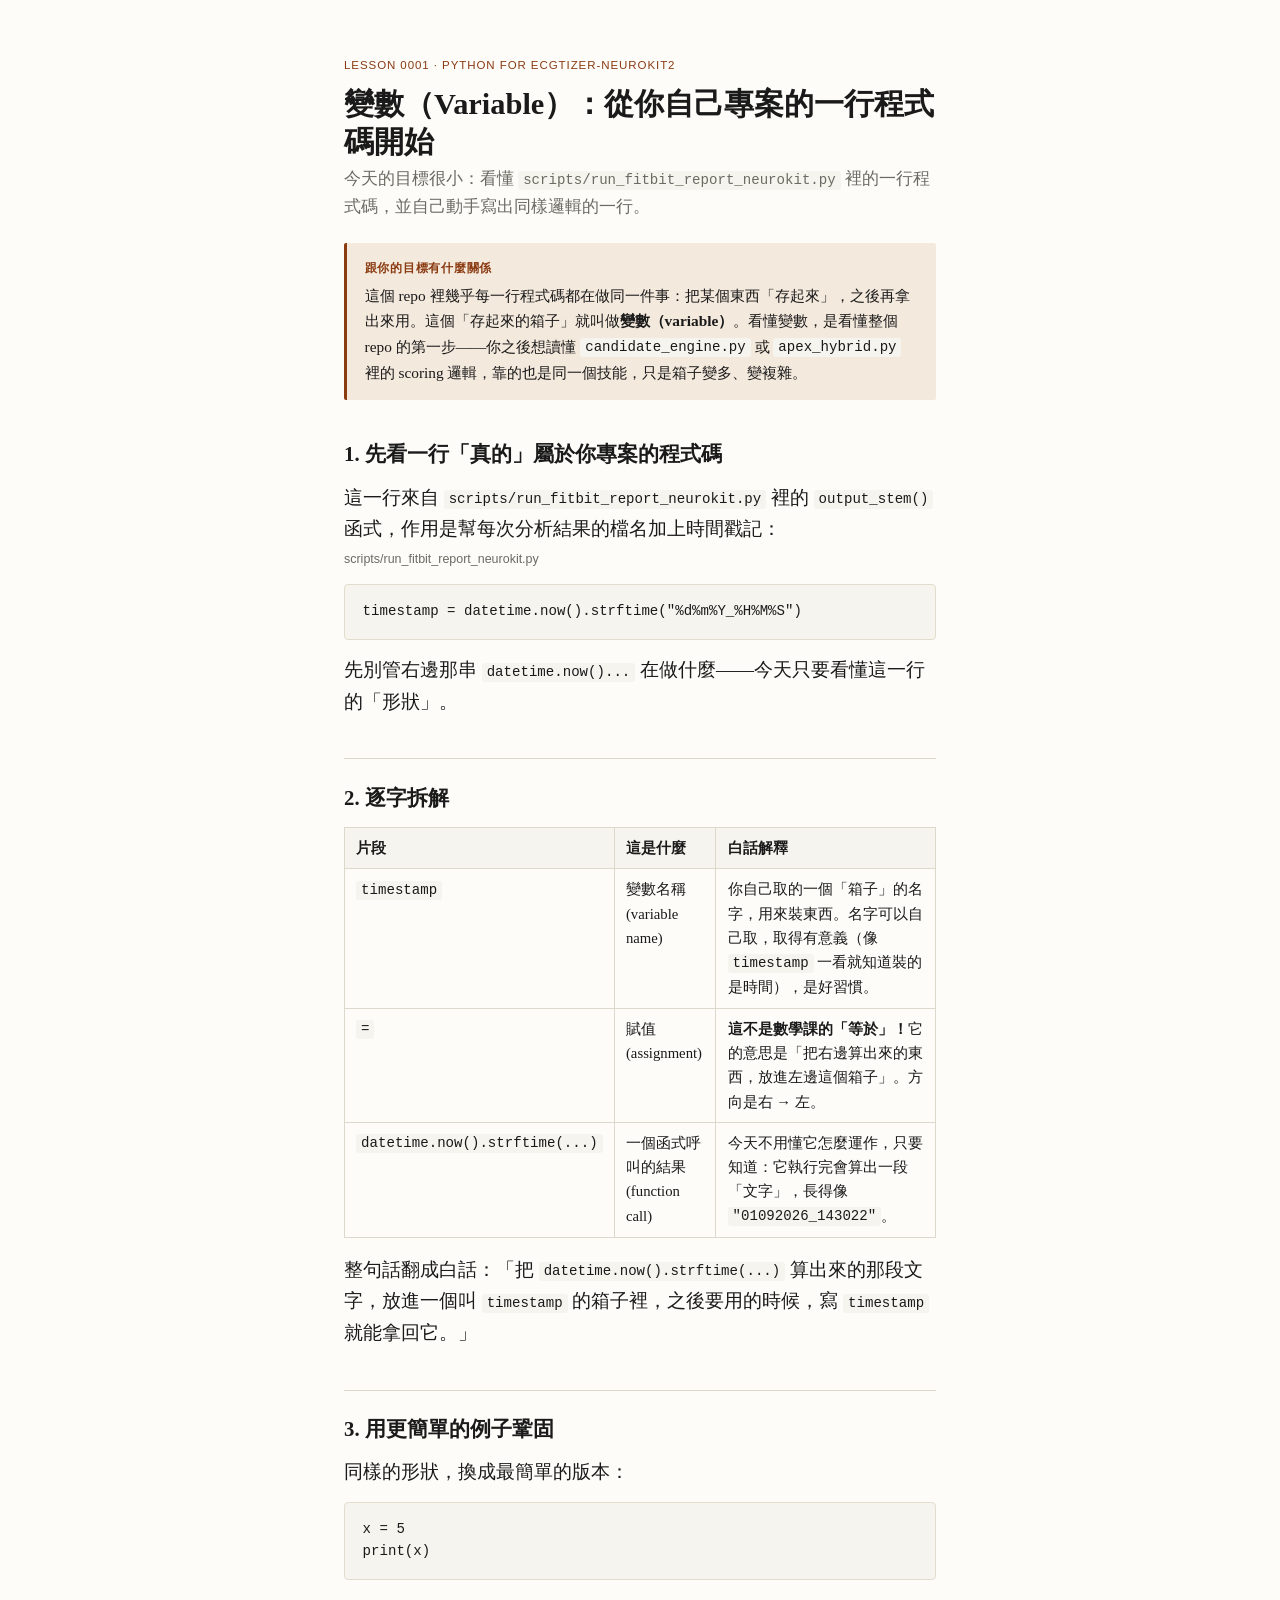
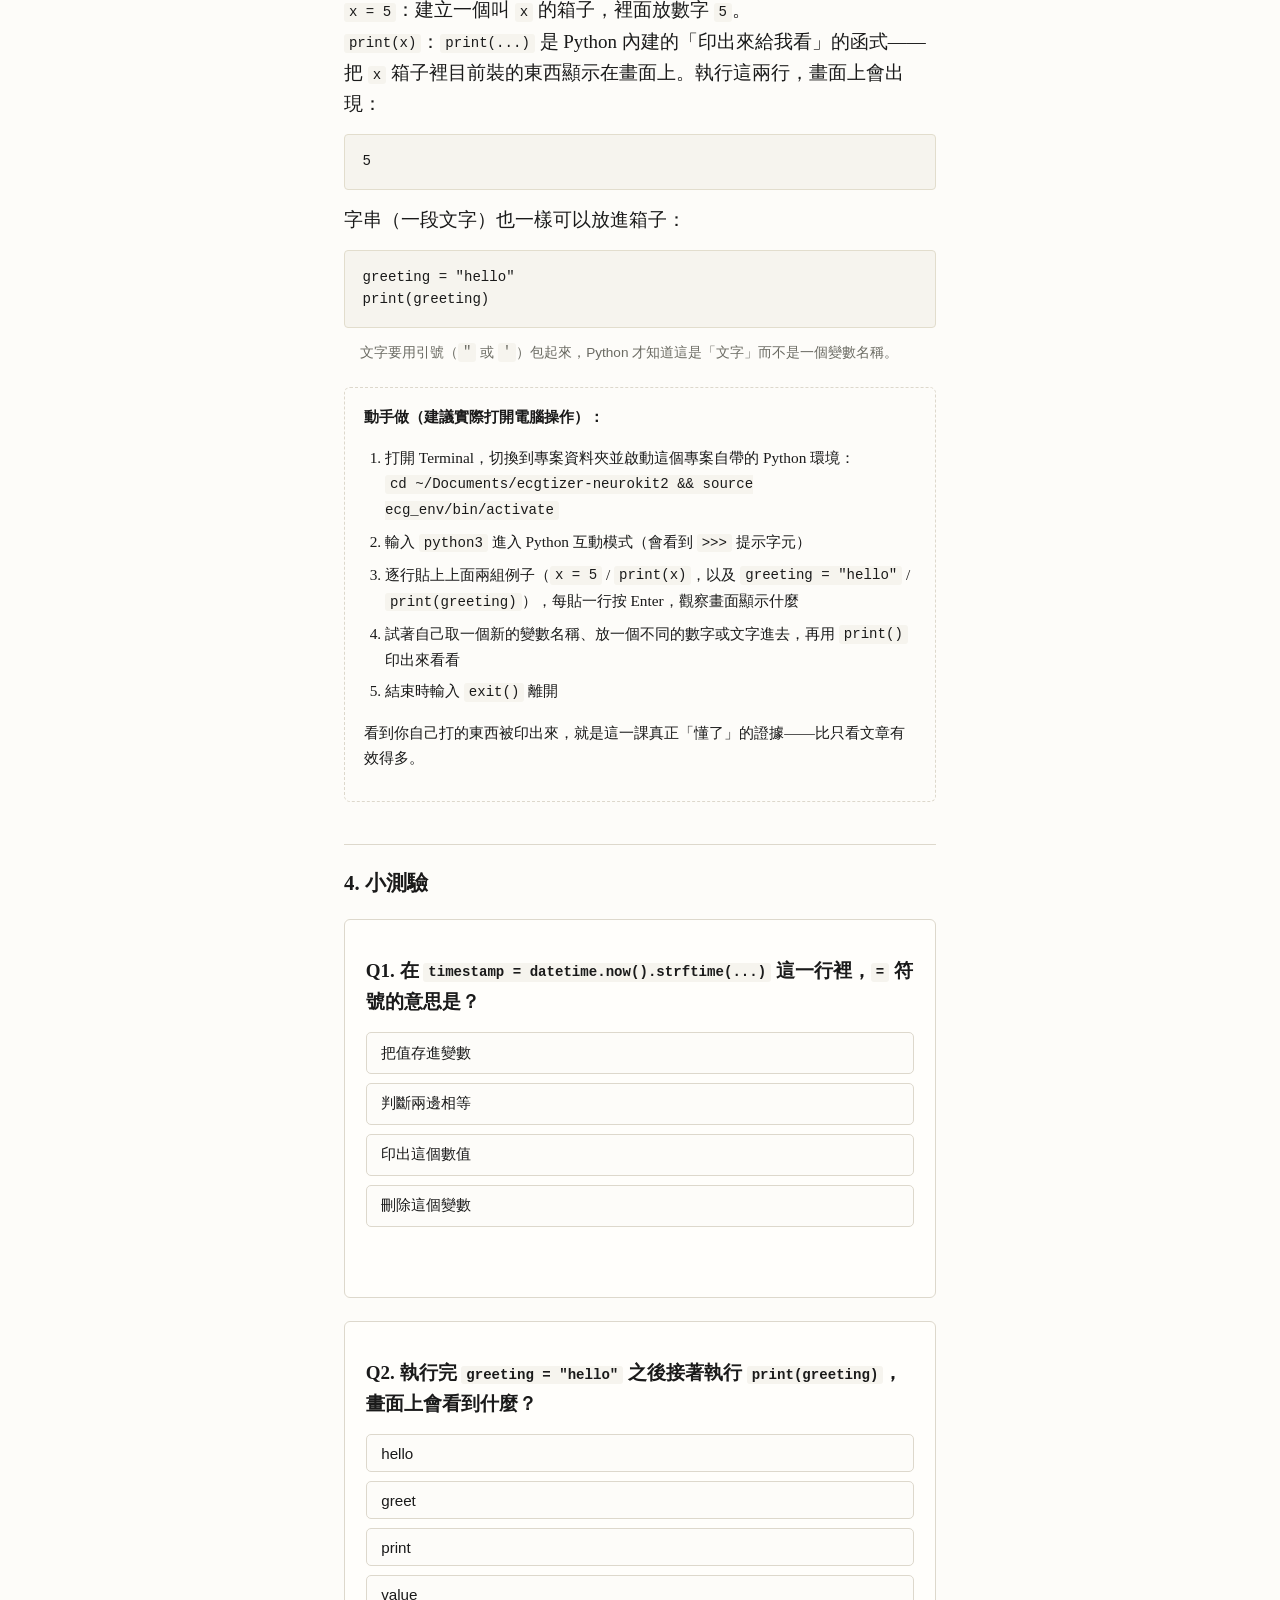
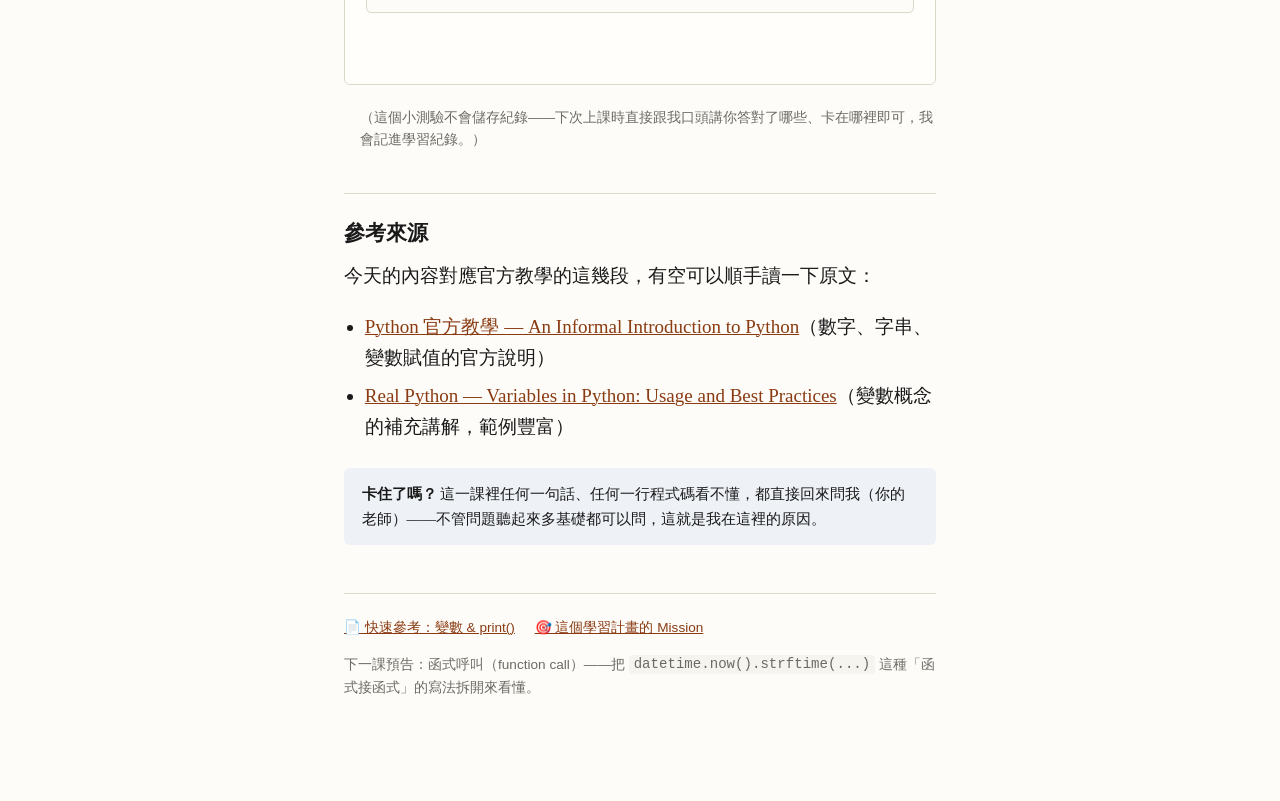
==== lessons/0001-variables-and-print.html @ 7ca4ea3b "Initial course site: Lesson 1 (variables)" ====
<!doctype html>
<html lang="zh-Hant">
<head>
<meta charset="utf-8">
<meta name="viewport" content="width=device-width, initial-scale=1">
<title>第一課・變數（Variable）</title>
<link rel="stylesheet" href="../assets/style.css">
</head>
<body>
<div class="page">

  <p class="eyebrow">Lesson 0001 · Python for ecgtizer-neurokit2</p>
  <h1>變數（Variable）：從你自己專案的一行程式碼開始</h1>
  <p class="subtitle">今天的目標很小：看懂 <code>scripts/run_fitbit_report_neurokit.py</code> 裡的一行程式碼，並自己動手寫出同樣邏輯的一行。</p>

  <div class="callout">
    <span class="label">跟你的目標有什麼關係</span>
    這個 repo 裡幾乎每一行程式碼都在做同一件事：把某個東西「存起來」，之後再拿出來用。這個「存起來的箱子」就叫做<strong>變數（variable）</strong>。看懂變數，是看懂整個 repo 的第一步——你之後想讀懂 <code>candidate_engine.py</code> 或 <code>apex_hybrid.py</code> 裡的 scoring 邏輯，靠的也是同一個技能，只是箱子變多、變複雜。
  </div>

  <h2>1. 先看一行「真的」屬於你專案的程式碼</h2>
  <p>這一行來自 <code>scripts/run_fitbit_report_neurokit.py</code> 裡的 <code>output_stem()</code> 函式，作用是幫每次分析結果的檔名加上時間戳記：</p>
  <p class="source-file">scripts/run_fitbit_report_neurokit.py</p>
  <pre><code>timestamp = datetime.now().strftime("%d%m%Y_%H%M%S")</code></pre>

  <p>先別管右邊那串 <code>datetime.now()...</code> 在做什麼——今天只要看懂這一行的「形狀」。</p>

  <h2>2. 逐字拆解</h2>
  <table>
    <tr><th>片段</th><th>這是什麼</th><th>白話解釋</th></tr>
    <tr>
      <td><code>timestamp</code></td>
      <td>變數名稱<br>(variable name)</td>
      <td>你自己取的一個「箱子」的名字，用來裝東西。名字可以自己取，取得有意義（像 <code>timestamp</code> 一看就知道裝的是時間），是好習慣。</td>
    </tr>
    <tr>
      <td><code>=</code></td>
      <td>賦值<br>(assignment)</td>
      <td><strong>這不是數學課的「等於」！</strong>它的意思是「把右邊算出來的東西，放進左邊這個箱子」。方向是右 → 左。</td>
    </tr>
    <tr>
      <td><code>datetime.now().strftime(...)</code></td>
      <td>一個函式呼叫的結果<br>(function call)</td>
      <td>今天不用懂它怎麼運作，只要知道：它執行完會算出一段「文字」，長得像 <code>"01092026_143022"</code>。</td>
    </tr>
  </table>

  <p>整句話翻成白話：「把 <code>datetime.now().strftime(...)</code> 算出來的那段文字，放進一個叫 <code>timestamp</code> 的箱子裡，之後要用的時候，寫 <code>timestamp</code> 就能拿回它。」</p>

  <h2>3. 用更簡單的例子鞏固</h2>
  <p>同樣的形狀，換成最簡單的版本：</p>
  <pre><code>x = 5
print(x)</code></pre>
  <p><code>x = 5</code>：建立一個叫 <code>x</code> 的箱子，裡面放數字 <code>5</code>。<br>
  <code>print(x)</code>：<code>print(...)</code> 是 Python 內建的「印出來給我看」的函式——把 <code>x</code> 箱子裡目前裝的東西顯示在畫面上。執行這兩行，畫面上會出現：</p>
  <pre><code>5</code></pre>

  <p>字串（一段文字）也一樣可以放進箱子：</p>
  <pre><code>greeting = "hello"
print(greeting)</code></pre>
  <p class="line-note">文字要用引號（<code>"</code> 或 <code>'</code>）包起來，Python 才知道這是「文字」而不是一個變數名稱。</p>

  <div class="try-it">
    <strong>動手做（建議實際打開電腦操作）：</strong>
    <ol>
      <li>打開 Terminal，切換到專案資料夾並啟動這個專案自帶的 Python 環境：<br><code>cd ~/Documents/ecgtizer-neurokit2 && source ecg_env/bin/activate</code></li>
      <li>輸入 <code>python3</code> 進入 Python 互動模式（會看到 <code>&gt;&gt;&gt;</code> 提示字元）</li>
      <li>逐行貼上上面兩組例子（<code>x = 5</code> / <code>print(x)</code>，以及 <code>greeting = "hello"</code> / <code>print(greeting)</code>），每貼一行按 Enter，觀察畫面顯示什麼</li>
      <li>試著自己取一個新的變數名稱、放一個不同的數字或文字進去，再用 <code>print()</code> 印出來看看</li>
      <li>結束時輸入 <code>exit()</code> 離開</li>
    </ol>
    <p>看到你自己打的東西被印出來，就是這一課真正「懂了」的證據——比只看文章有效得多。</p>
  </div>

  <h2>4. 小測驗</h2>

  <div class="quiz" id="quiz1">
    <p class="q">Q1. 在 <code>timestamp = datetime.now().strftime(...)</code> 這一行裡，<code>=</code> 符號的意思是？</p>
    <div class="options">
      <button class="opt" data-correct="true">把值存進變數</button>
      <button class="opt" data-correct="false">判斷兩邊相等</button>
      <button class="opt" data-correct="false">印出這個數值</button>
      <button class="opt" data-correct="false">刪除這個變數</button>
    </div>
    <p class="feedback"></p>
  </div>

  <div class="quiz" id="quiz2">
    <p class="q">Q2. 執行完 <code>greeting = "hello"</code> 之後接著執行 <code>print(greeting)</code>，畫面上會看到什麼？</p>
    <div class="options">
      <button class="opt" data-correct="true">hello</button>
      <button class="opt" data-correct="false">greet</button>
      <button class="opt" data-correct="false">print</button>
      <button class="opt" data-correct="false">value</button>
    </div>
    <p class="feedback"></p>
  </div>

  <p class="line-note">（這個小測驗不會儲存紀錄——下次上課時直接跟我口頭講你答對了哪些、卡在哪裡即可，我會記進學習紀錄。）</p>

  <h2>參考來源</h2>
  <p>今天的內容對應官方教學的這幾段，有空可以順手讀一下原文：</p>
  <ul>
    <li><a href="https://docs.python.org/3/tutorial/introduction.html" target="_blank" rel="noopener">Python 官方教學 — An Informal Introduction to Python</a>（數字、字串、變數賦值的官方說明）</li>
    <li><a href="https://realpython.com/python-variables/" target="_blank" rel="noopener">Real Python — Variables in Python: Usage and Best Practices</a>（變數概念的補充講解，範例豐富）</li>
  </ul>

  <div class="ask-teacher">
    <strong>卡住了嗎？</strong> 這一課裡任何一句話、任何一行程式碼看不懂，都直接回來問我（你的老師）——不管問題聽起來多基礎都可以問，這就是我在這裡的原因。
  </div>

  <div class="nav-footer">
    <a href="../reference/python-syntax-cheatsheet.html">📄 快速參考：變數 &amp; print()</a>
    <a href="../MISSION.md">🎯 這個學習計畫的 Mission</a>
    <p>下一課預告：函式呼叫（function call）——把 <code>datetime.now().strftime(...)</code> 這種「函式接函式」的寫法拆開來看懂。</p>
  </div>

</div>

<script>
(function () {
  document.querySelectorAll('.quiz').forEach(function (quiz) {
    var buttons = quiz.querySelectorAll('button.opt');
    var feedback = quiz.querySelector('.feedback');
    buttons.forEach(function (btn) {
      btn.addEventListener('click', function () {
        if (quiz.dataset.answered === 'true') return;
        quiz.dataset.answered = 'true';
        var isCorrect = btn.getAttribute('data-correct') === 'true';
        buttons.forEach(function (b) {
          b.disabled = true;
          if (b.getAttribute('data-correct') === 'true') b.classList.add('correct');
        });
        if (!isCorrect) btn.classList.add('wrong');
        feedback.textContent = isCorrect ? '答對了 — 說得很清楚。' : '不對，正確答案已經標成綠色了，看看差在哪裡。';
        feedback.className = 'feedback ' + (isCorrect ? 'good' : 'bad');
      });
    });
  });
})();
</script>

</body>
</html>
---- assets/style.css ----
/* Shared stylesheet for the "Python via ecgtizer-neurokit2" teaching workspace.
   Tufte-inspired: serif reading type, generous margins, quiet color, print-friendly. */

:root {
  --ink: #1a1a1a;
  --paper: #fdfcf9;
  --muted: #6b6b63;
  --rule: #ddd8cc;
  --accent: #8a3b12;
  --accent-soft: #f4e9dd;
  --code-bg: #f6f4ee;
  --code-border: #e2ddcd;
  --good: #2f6f3e;
  --good-bg: #eaf4ec;
  --bad: #a3341f;
  --bad-bg: #fbeae6;
  --max-width: 640px;
}

* { box-sizing: border-box; }

html { color-scheme: light; }

body {
  margin: 0;
  background: var(--paper);
  color: var(--ink);
  font-family: "Iowan Old Style", "Palatino Linotype", Palatino, Georgia, "Songti TC", "PingFang TC", serif;
  line-height: 1.65;
  font-size: 19px;
}

.page {
  max-width: var(--max-width);
  margin: 0 auto;
  padding: 3.5rem 1.5rem 6rem;
}

h1, h2, h3 {
  font-weight: 600;
  line-height: 1.25;
  color: var(--ink);
}

h1 {
  font-size: 1.9rem;
  margin: 0 0 0.3rem;
}

.eyebrow {
  font-family: -apple-system, "PingFang TC", sans-serif;
  text-transform: uppercase;
  letter-spacing: 0.08em;
  font-size: 0.72rem;
  color: var(--accent);
  margin: 0 0 0.6rem;
}

h2 {
  font-size: 1.3rem;
  margin: 2.6rem 0 0.8rem;
  border-top: 1px solid var(--rule);
  padding-top: 1.6rem;
}

h2:first-of-type { border-top: none; padding-top: 0; }

h3 {
  font-size: 1.05rem;
  margin: 1.6rem 0 0.5rem;
}

p { margin: 0.9rem 0; }

a { color: var(--accent); text-decoration-thickness: 1px; }
a:hover { text-decoration-thickness: 2px; }

.subtitle {
  color: var(--muted);
  font-size: 1.05rem;
  margin-top: 0;
}

.callout {
  background: var(--accent-soft);
  border-left: 3px solid var(--accent);
  padding: 0.9rem 1.1rem;
  border-radius: 2px;
  margin: 1.4rem 0;
  font-size: 0.96rem;
}

.callout .label {
  font-family: -apple-system, "PingFang TC", sans-serif;
  font-weight: 600;
  font-size: 0.78rem;
  text-transform: uppercase;
  letter-spacing: 0.06em;
  color: var(--accent);
  display: block;
  margin-bottom: 0.3rem;
}

pre, code {
  font-family: "SF Mono", "Menlo", "Consolas", monospace;
  font-size: 0.88rem;
}

pre {
  background: var(--code-bg);
  border: 1px solid var(--code-border);
  border-radius: 4px;
  padding: 1rem 1.1rem;
  overflow-x: auto;
  line-height: 1.55;
}

code {
  background: var(--code-bg);
  padding: 0.1em 0.35em;
  border-radius: 3px;
}

pre code { background: none; padding: 0; }

.line-note {
  font-family: -apple-system, "PingFang TC", sans-serif;
  font-size: 0.85rem;
  color: var(--muted);
  margin: 0.2rem 0 0.2rem 1rem;
}

.source-file {
  font-family: -apple-system, "PingFang TC", sans-serif;
  font-size: 0.78rem;
  color: var(--muted);
  margin-top: -0.6rem;
}

ul, ol { padding-left: 1.3rem; }
li { margin: 0.4rem 0; }

.quiz {
  border: 1px solid var(--rule);
  border-radius: 6px;
  padding: 1.3rem 1.3rem 1.5rem;
  margin: 1.4rem 0;
  background: #fffefb;
}

.quiz .q {
  font-weight: 600;
  margin-bottom: 0.9rem;
}

.quiz .options {
  display: flex;
  flex-direction: column;
  gap: 0.55rem;
}

.quiz button.opt {
  font-family: -apple-system, "PingFang TC", sans-serif;
  text-align: left;
  padding: 0.6rem 0.9rem;
  border: 1px solid var(--rule);
  border-radius: 5px;
  background: var(--paper);
  cursor: pointer;
  font-size: 0.95rem;
  color: var(--ink);
}

.quiz button.opt:hover { border-color: var(--accent); }

.quiz button.opt.correct { background: var(--good-bg); border-color: var(--good); }
.quiz button.opt.wrong { background: var(--bad-bg); border-color: var(--bad); }
.quiz button.opt[disabled] { cursor: default; }

.quiz .feedback {
  margin-top: 0.8rem;
  font-family: -apple-system, "PingFang TC", sans-serif;
  font-size: 0.9rem;
  min-height: 1.2rem;
}

.quiz .feedback.good { color: var(--good); }
.quiz .feedback.bad { color: var(--bad); }

.try-it {
  border: 1px dashed var(--rule);
  border-radius: 6px;
  padding: 1rem 1.2rem;
  margin: 1.4rem 0;
  font-size: 0.96rem;
}

.nav-footer {
  margin-top: 3rem;
  padding-top: 1.4rem;
  border-top: 1px solid var(--rule);
  font-family: -apple-system, "PingFang TC", sans-serif;
  font-size: 0.85rem;
  color: var(--muted);
}

.nav-footer a { display: inline-block; margin-right: 1rem; }

.ask-teacher {
  background: #eef1f6;
  border-radius: 6px;
  padding: 0.9rem 1.1rem;
  margin: 1.6rem 0;
  font-size: 0.92rem;
}

table { border-collapse: collapse; width: 100%; margin: 1rem 0; font-size: 0.92rem; }
th, td { border: 1px solid var(--rule); padding: 0.5rem 0.7rem; text-align: left; vertical-align: top; }
th { font-family: -apple-system, "PingFang TC", sans-serif; background: var(--code-bg); }
td code, th code { white-space: nowrap; }

@media print {
  body { font-size: 12pt; }
  .quiz, .ask-teacher, .try-it { border-color: #999; background: none; }
  a { color: var(--ink); }
}
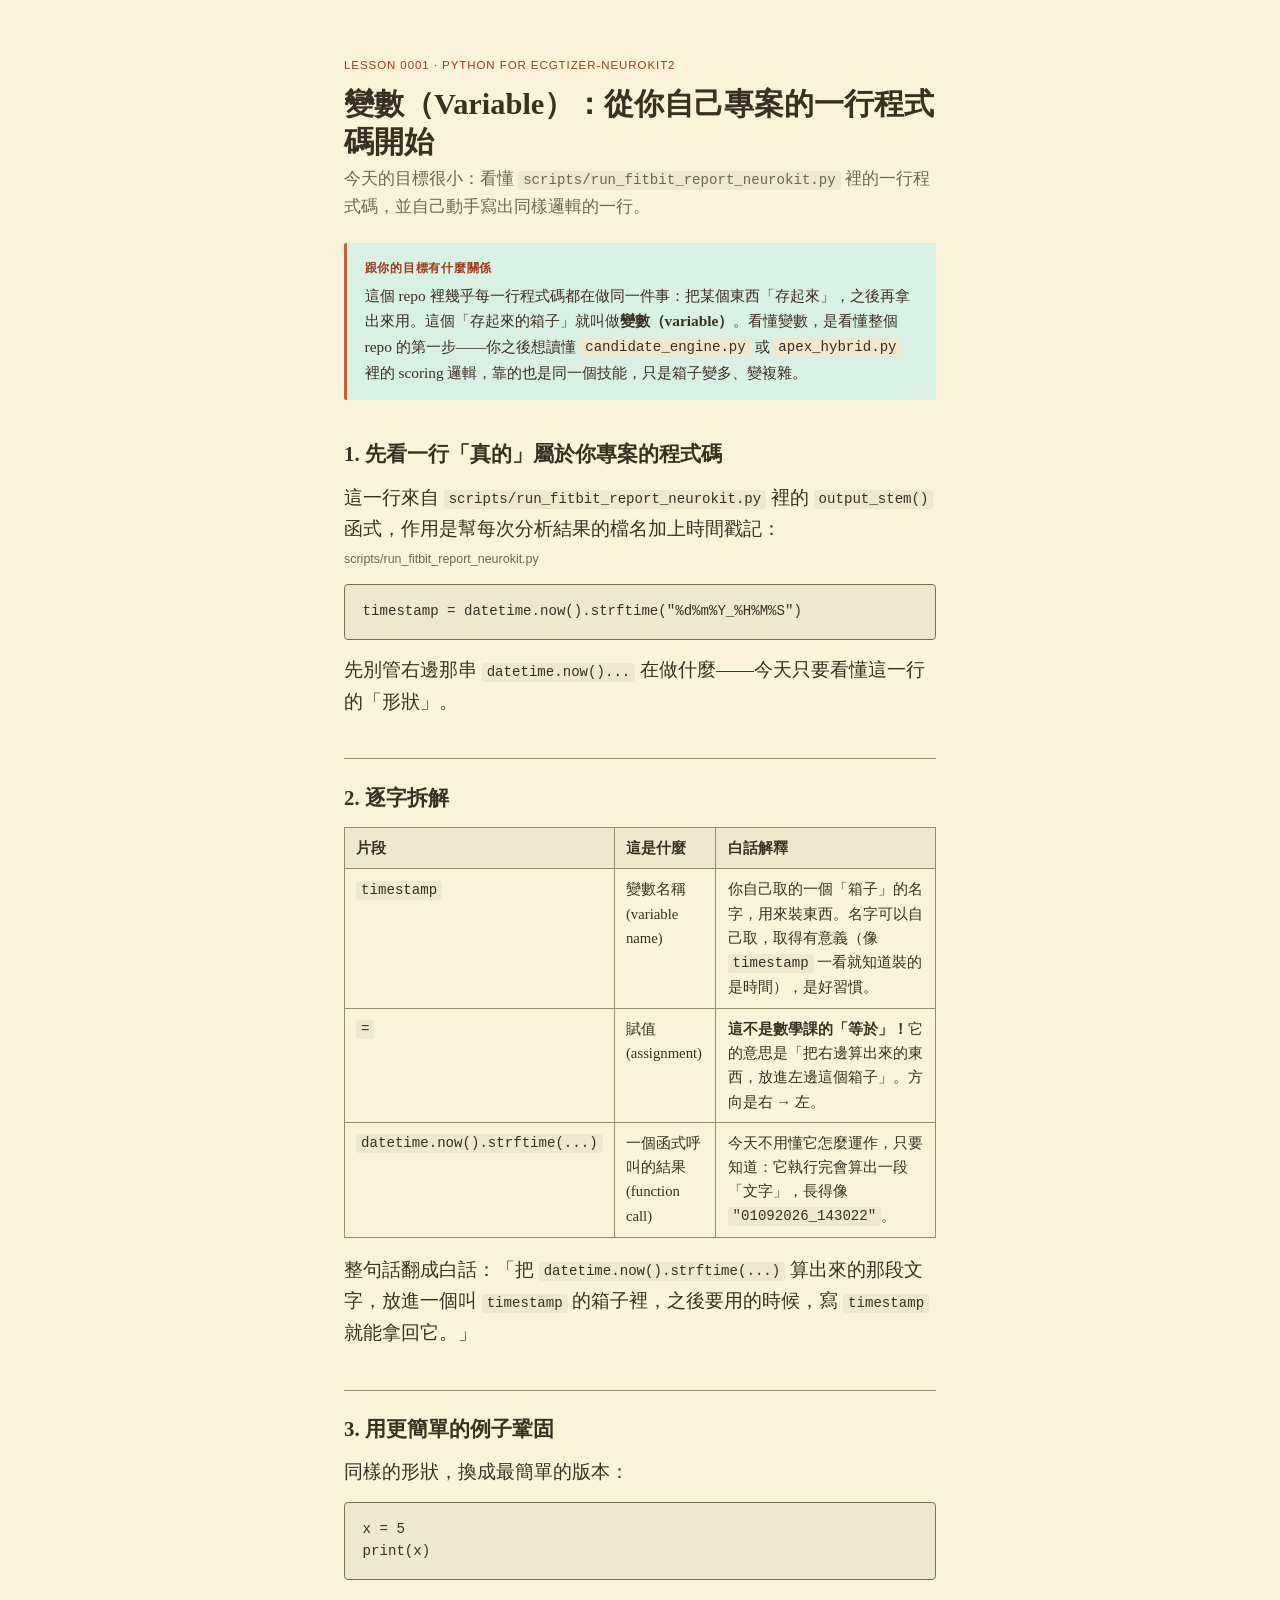
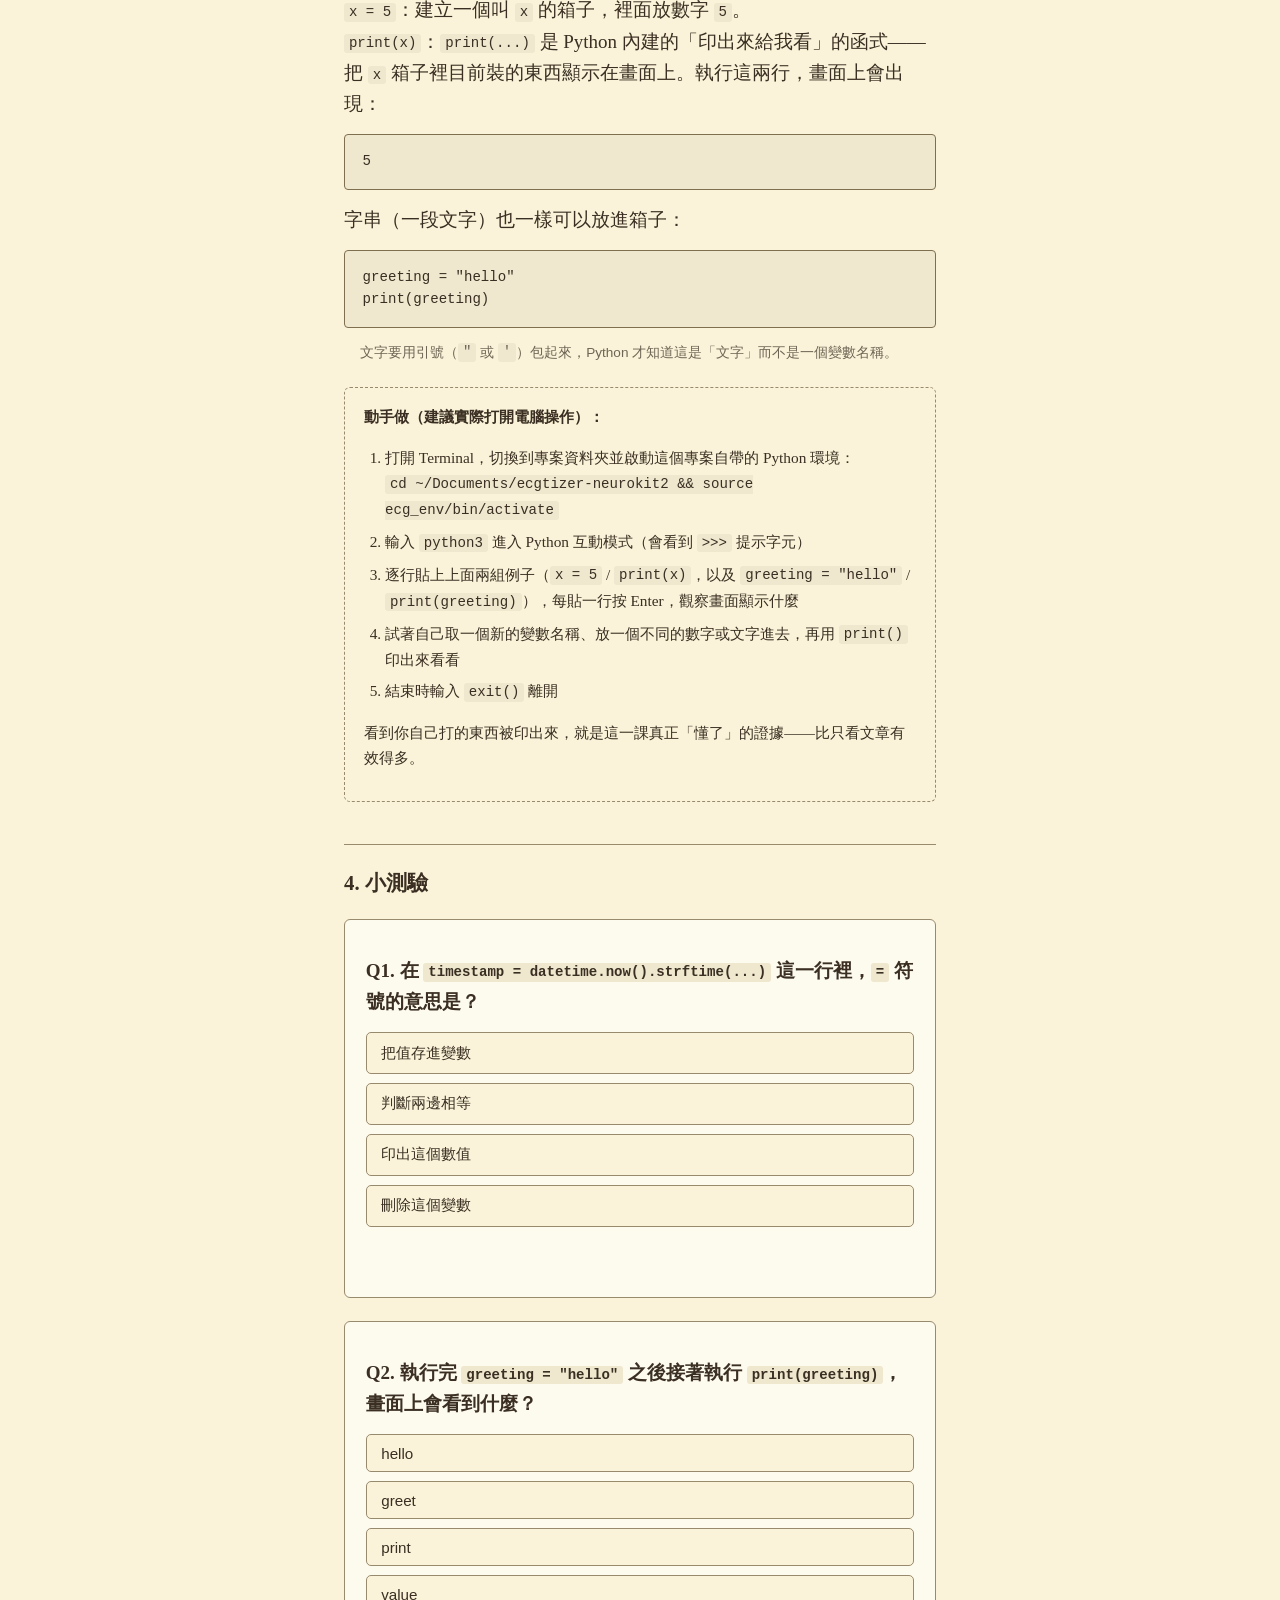
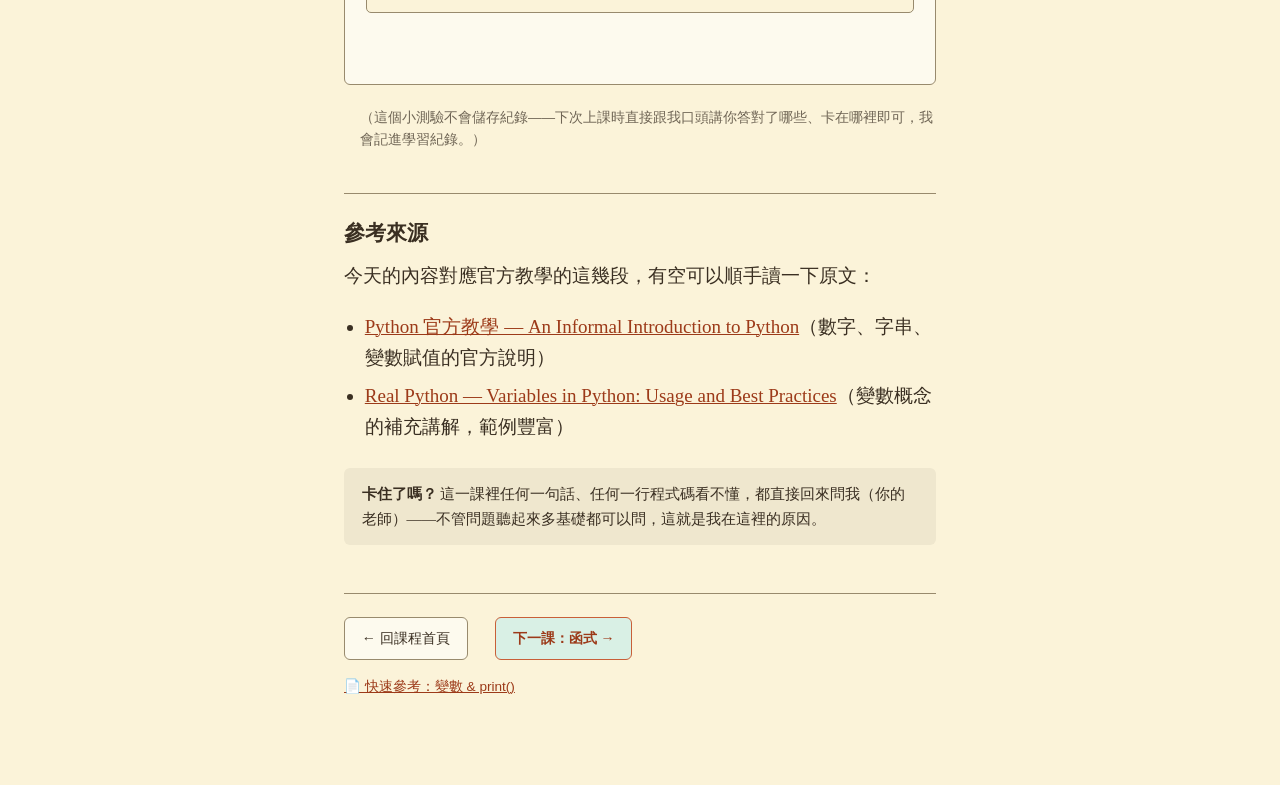
==== commit 53cc5968: "Add home/next-lesson buttons to all lessons" ====
--- a/lessons/0001-variables-and-print.html
+++ b/lessons/0001-variables-and-print.html
@@ -110,9 +110,11 @@
   </div>
 
   <div class="nav-footer">
+    <div class="nav-buttons">
+      <a class="nav-btn" href="../index.html">← 回課程首頁</a>
+      <a class="nav-btn nav-btn-primary" href="0002-function-calls.html">下一課：函式 →</a>
+    </div>
     <a href="../reference/python-syntax-cheatsheet.html">📄 快速參考：變數 &amp; print()</a>
-    <a href="../MISSION.md">🎯 這個學習計畫的 Mission</a>
-    <p>下一課預告：函式呼叫（function call）——把 <code>datetime.now().strftime(...)</code> 這種「函式接函式」的寫法拆開來看懂。</p>
   </div>
 
 </div>
--- a/assets/style.css
+++ b/assets/style.css
@@ -1,25 +1,69 @@
 /* Shared stylesheet for the "Python via ecgtizer-neurokit2" teaching workspace.
-   Tufte-inspired: serif reading type, generous margins, quiet color, print-friendly. */
+   Tufte-inspired: serif reading type, generous margins, quiet color, print-friendly.
+   Palette: butter-yellow paper / warm coral accent / soft mint — a light, cheerful
+   pairing chosen to feel bright without being harsh. See NOTES.md for the contrast
+   rationale (accent c85f38 is reserved for headings & large text; body-sized
+   links use the darkened accent-strong so small text stays AA-legible; the mint
+   tint is decorative only — a callout background, never text). Every text/background
+   pair below is WCAG AA-checked (4.5:1 body text, 3:1 large text & borders). */
 
 :root {
-  --ink: #1a1a1a;
-  --paper: #fdfcf9;
-  --muted: #6b6b63;
-  --rule: #ddd8cc;
-  --accent: #8a3b12;
-  --accent-soft: #f4e9dd;
-  --code-bg: #f6f4ee;
-  --code-border: #e2ddcd;
-  --good: #2f6f3e;
-  --good-bg: #eaf4ec;
-  --bad: #a3341f;
-  --bad-bg: #fbeae6;
+  --ink: #3a2f22;
+  --paper: #fbf3d9;
+  --card: #fdfaee;
+  --muted: #6f6555;
+  --rule: #988a6d;
+  --accent: #c85f38;
+  --accent-strong: #9c3a19;
+  --accent-soft: #d9f0e5;
+  --code-bg: #efe7ce;
+  --code-border: #7d6f4f;
+  --good: #2f6b4a;
+  --good-bg: #dcefdf;
+  --bad: #a84631;
+  --bad-bg: #f8e6de;
   --max-width: 640px;
 }
 
+@media (prefers-color-scheme: dark) {
+  :root:not([data-theme="light"]) {
+    --ink: #f7ecd8;
+    --paper: #2c2418;
+    --card: #362c1e;
+    --muted: #c9b89a;
+    --rule: #8a7a5a;
+    --accent: #f2a583;
+    --accent-strong: #f6c19f;
+    --accent-soft: #1f3d30;
+    --code-bg: #3a2f1f;
+    --code-border: #8a7a5a;
+    --good: #8fd1ab;
+    --good-bg: #1e3a2a;
+    --bad: #f2a58f;
+    --bad-bg: #3a2018;
+  }
+}
+
+:root[data-theme="dark"] {
+  --ink: #f7ecd8;
+  --paper: #2c2418;
+  --card: #362c1e;
+  --muted: #c9b89a;
+  --rule: #8a7a5a;
+  --accent: #f2a583;
+  --accent-strong: #f6c19f;
+  --accent-soft: #1f3d30;
+  --code-bg: #3a2f1f;
+  --code-border: #8a7a5a;
+  --good: #8fd1ab;
+  --good-bg: #1e3a2a;
+  --bad: #f2a58f;
+  --bad-bg: #3a2018;
+}
+
 * { box-sizing: border-box; }
 
-html { color-scheme: light; }
+html { color-scheme: light dark; }
 
 body {
   margin: 0;
@@ -52,7 +96,7 @@
   text-transform: uppercase;
   letter-spacing: 0.08em;
   font-size: 0.72rem;
-  color: var(--accent);
+  color: var(--accent-strong);
   margin: 0 0 0.6rem;
 }
 
@@ -72,7 +116,7 @@
 
 p { margin: 0.9rem 0; }
 
-a { color: var(--accent); text-decoration-thickness: 1px; }
+a { color: var(--accent-strong); text-decoration-thickness: 1px; }
 a:hover { text-decoration-thickness: 2px; }
 
 .subtitle {
@@ -96,7 +140,7 @@
   font-size: 0.78rem;
   text-transform: uppercase;
   letter-spacing: 0.06em;
-  color: var(--accent);
+  color: var(--accent-strong);
   display: block;
   margin-bottom: 0.3rem;
 }
@@ -145,7 +189,7 @@
   border-radius: 6px;
   padding: 1.3rem 1.3rem 1.5rem;
   margin: 1.4rem 0;
-  background: #fffefb;
+  background: var(--card);
 }
 
 .quiz .q {
@@ -206,8 +250,48 @@
 
 .nav-footer a { display: inline-block; margin-right: 1rem; }
 
+.nav-buttons {
+  display: flex;
+  flex-wrap: wrap;
+  gap: 0.7rem;
+  margin-bottom: 1rem;
+}
+
+.nav-btn {
+  font-family: -apple-system, "PingFang TC", sans-serif;
+  display: inline-block;
+  margin-right: 0;
+  padding: 0.55rem 1.05rem;
+  border: 1px solid var(--rule);
+  border-radius: 6px;
+  background: var(--card);
+  color: var(--ink);
+  text-decoration: none;
+  font-size: 0.88rem;
+  transition: background 0.15s ease, border-color 0.15s ease, color 0.15s ease;
+}
+
+.nav-btn:hover { border-color: var(--accent); background: var(--accent-soft); }
+
+.nav-btn-primary {
+  background: var(--accent-soft);
+  border-color: var(--accent);
+  color: var(--accent-strong);
+  font-weight: 600;
+}
+
+.nav-btn-primary:hover {
+  background: var(--accent-strong);
+  border-color: var(--accent-strong);
+  color: var(--card);
+}
+
+.nav-links-extra {
+  margin-top: 0;
+}
+
 .ask-teacher {
-  background: #eef1f6;
+  background: var(--code-bg);
   border-radius: 6px;
   padding: 0.9rem 1.1rem;
   margin: 1.6rem 0;
@@ -223,4 +307,5 @@
   body { font-size: 12pt; }
   .quiz, .ask-teacher, .try-it { border-color: #999; background: none; }
   a { color: var(--ink); }
-}
+  .nav-btn { border-color: #999; background: none; color: var(--ink); }
+}
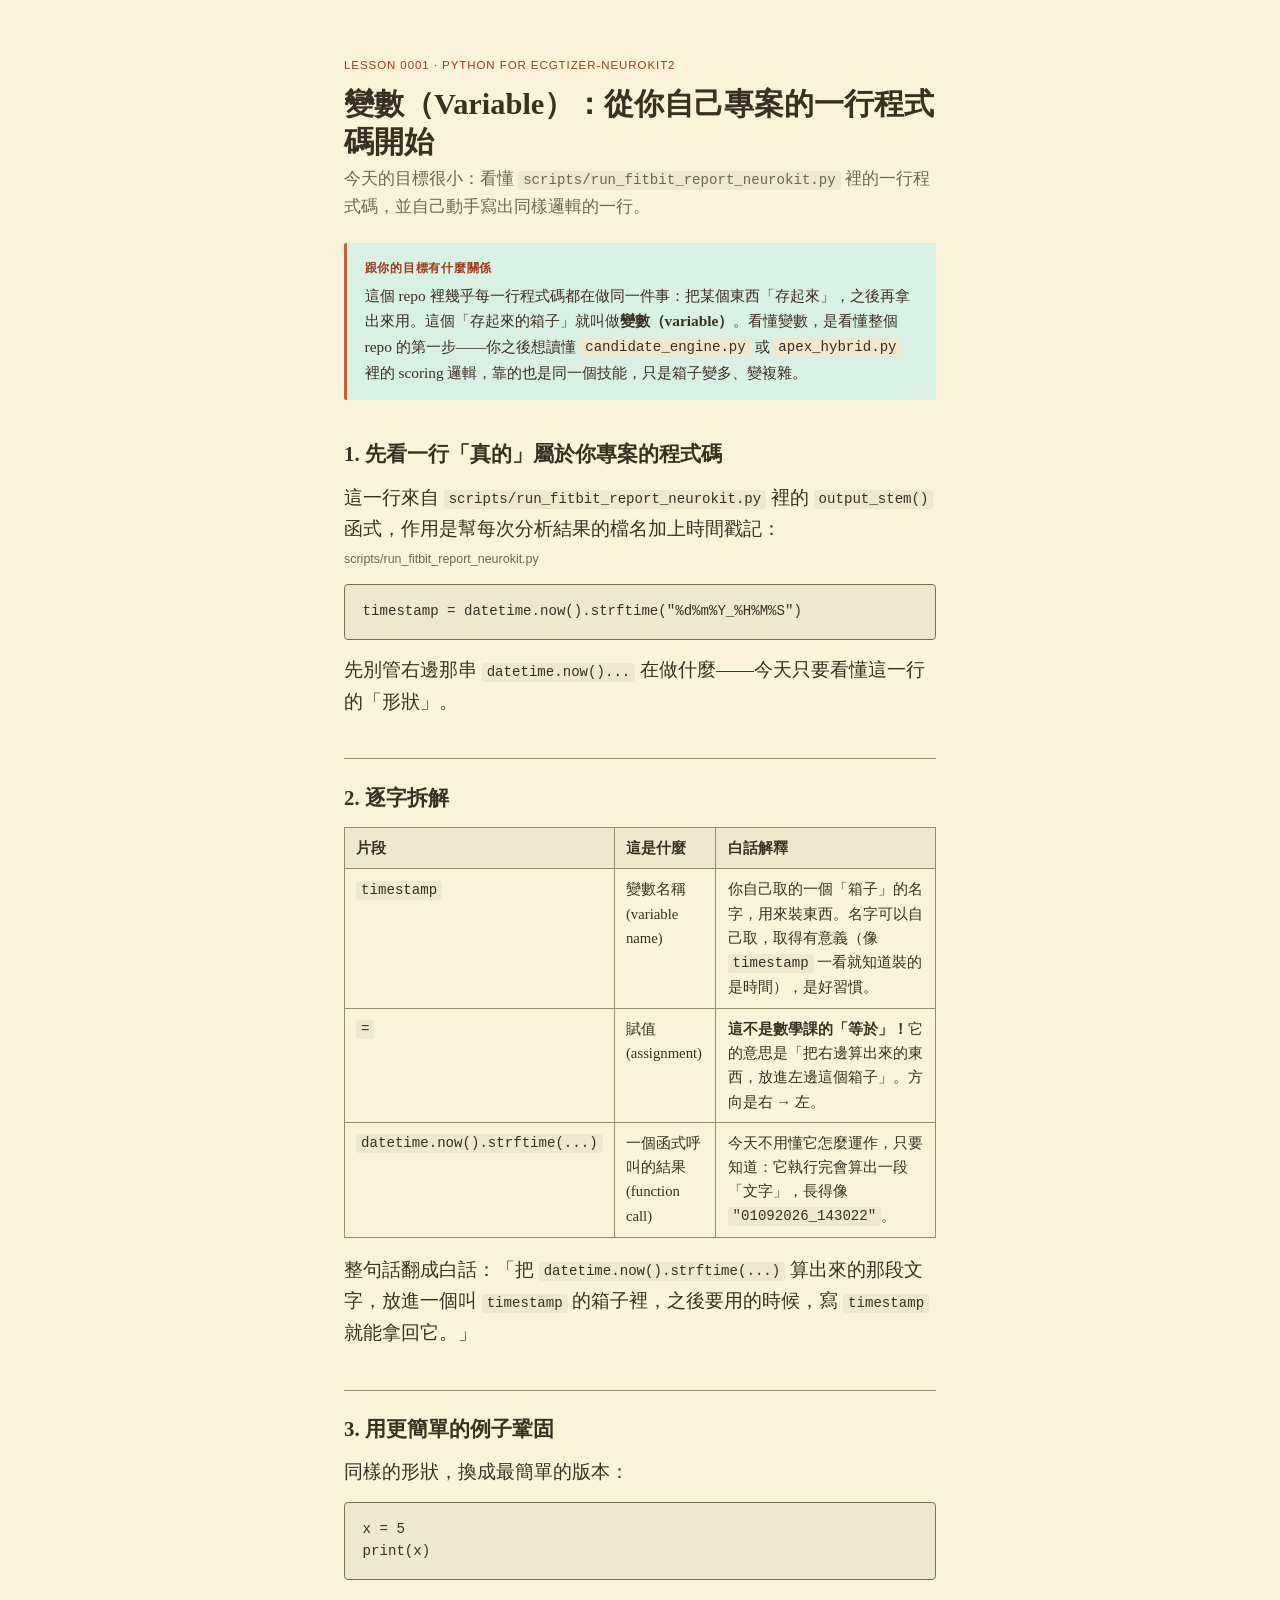
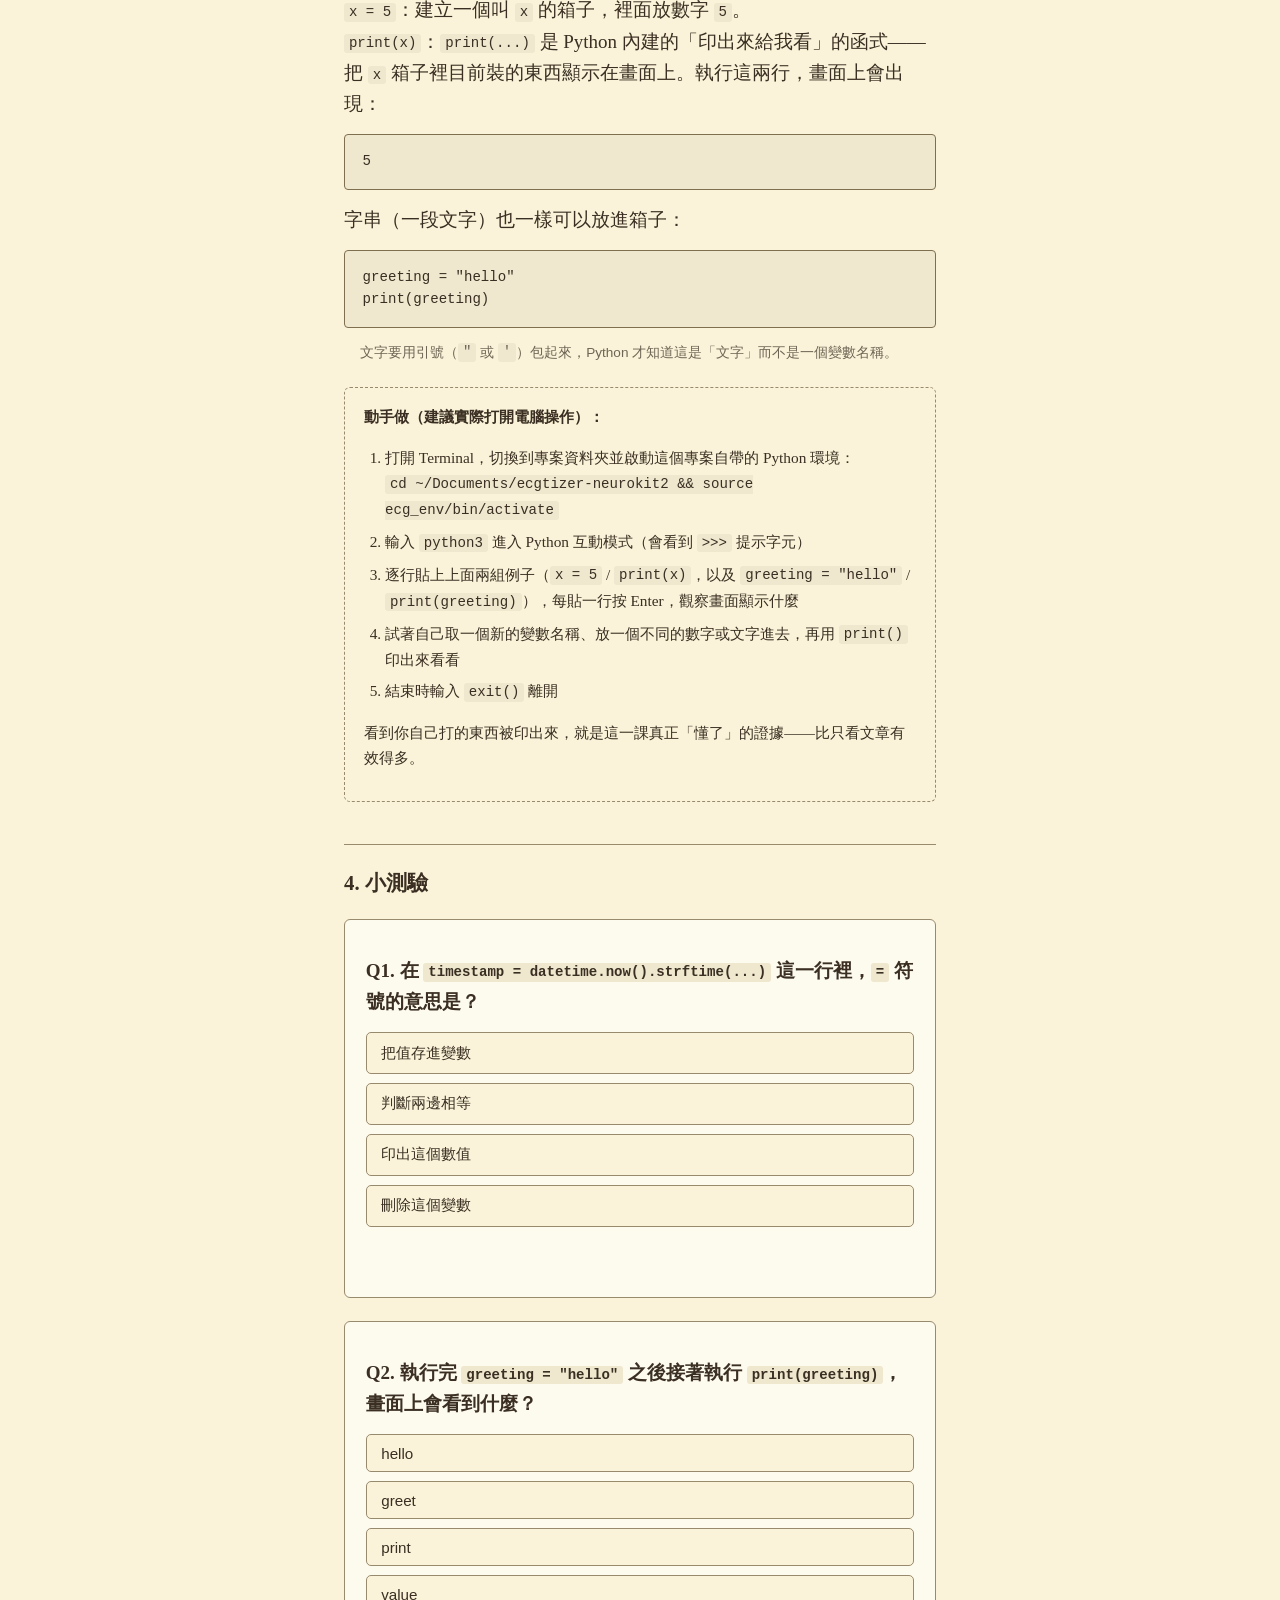
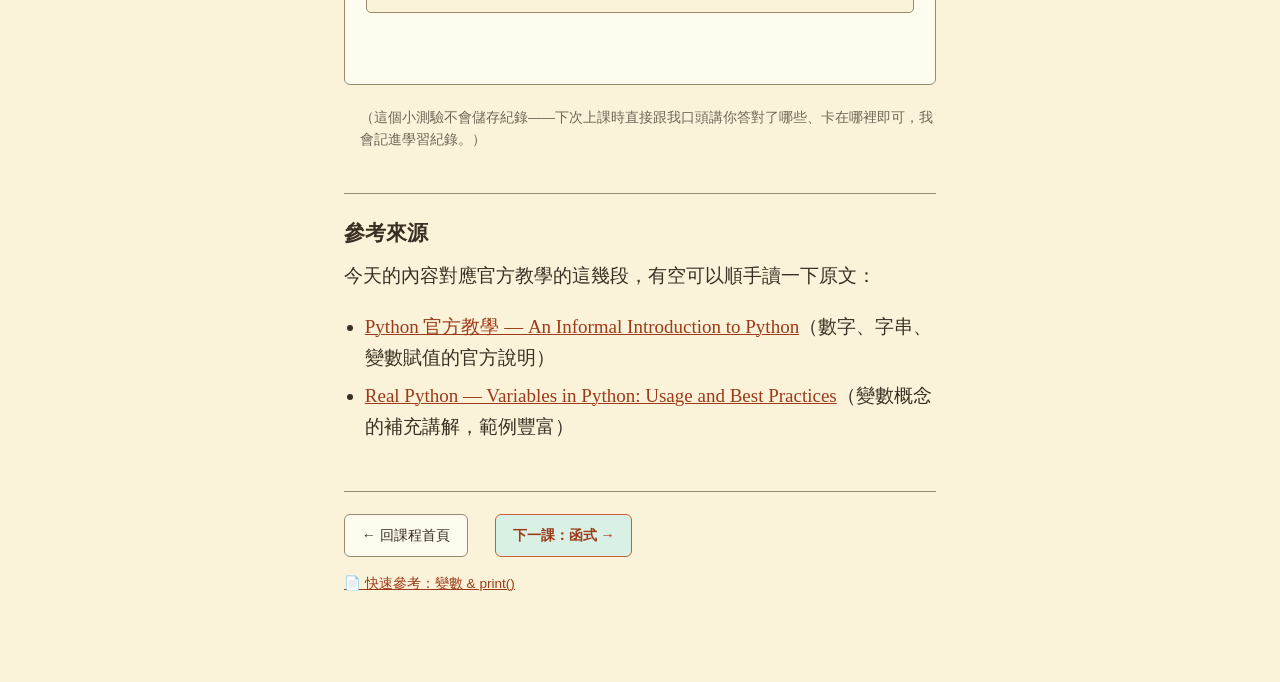
==== commit 28cfd29c: "Remove ask-teacher box from all lessons" ====
--- a/lessons/0001-variables-and-print.html
+++ b/lessons/0001-variables-and-print.html
@@ -105,10 +105,6 @@
     <li><a href="https://realpython.com/python-variables/" target="_blank" rel="noopener">Real Python — Variables in Python: Usage and Best Practices</a>（變數概念的補充講解，範例豐富）</li>
   </ul>
 
-  <div class="ask-teacher">
-    <strong>卡住了嗎？</strong> 這一課裡任何一句話、任何一行程式碼看不懂，都直接回來問我（你的老師）——不管問題聽起來多基礎都可以問，這就是我在這裡的原因。
-  </div>
-
   <div class="nav-footer">
     <div class="nav-buttons">
       <a class="nav-btn" href="../index.html">← 回課程首頁</a>
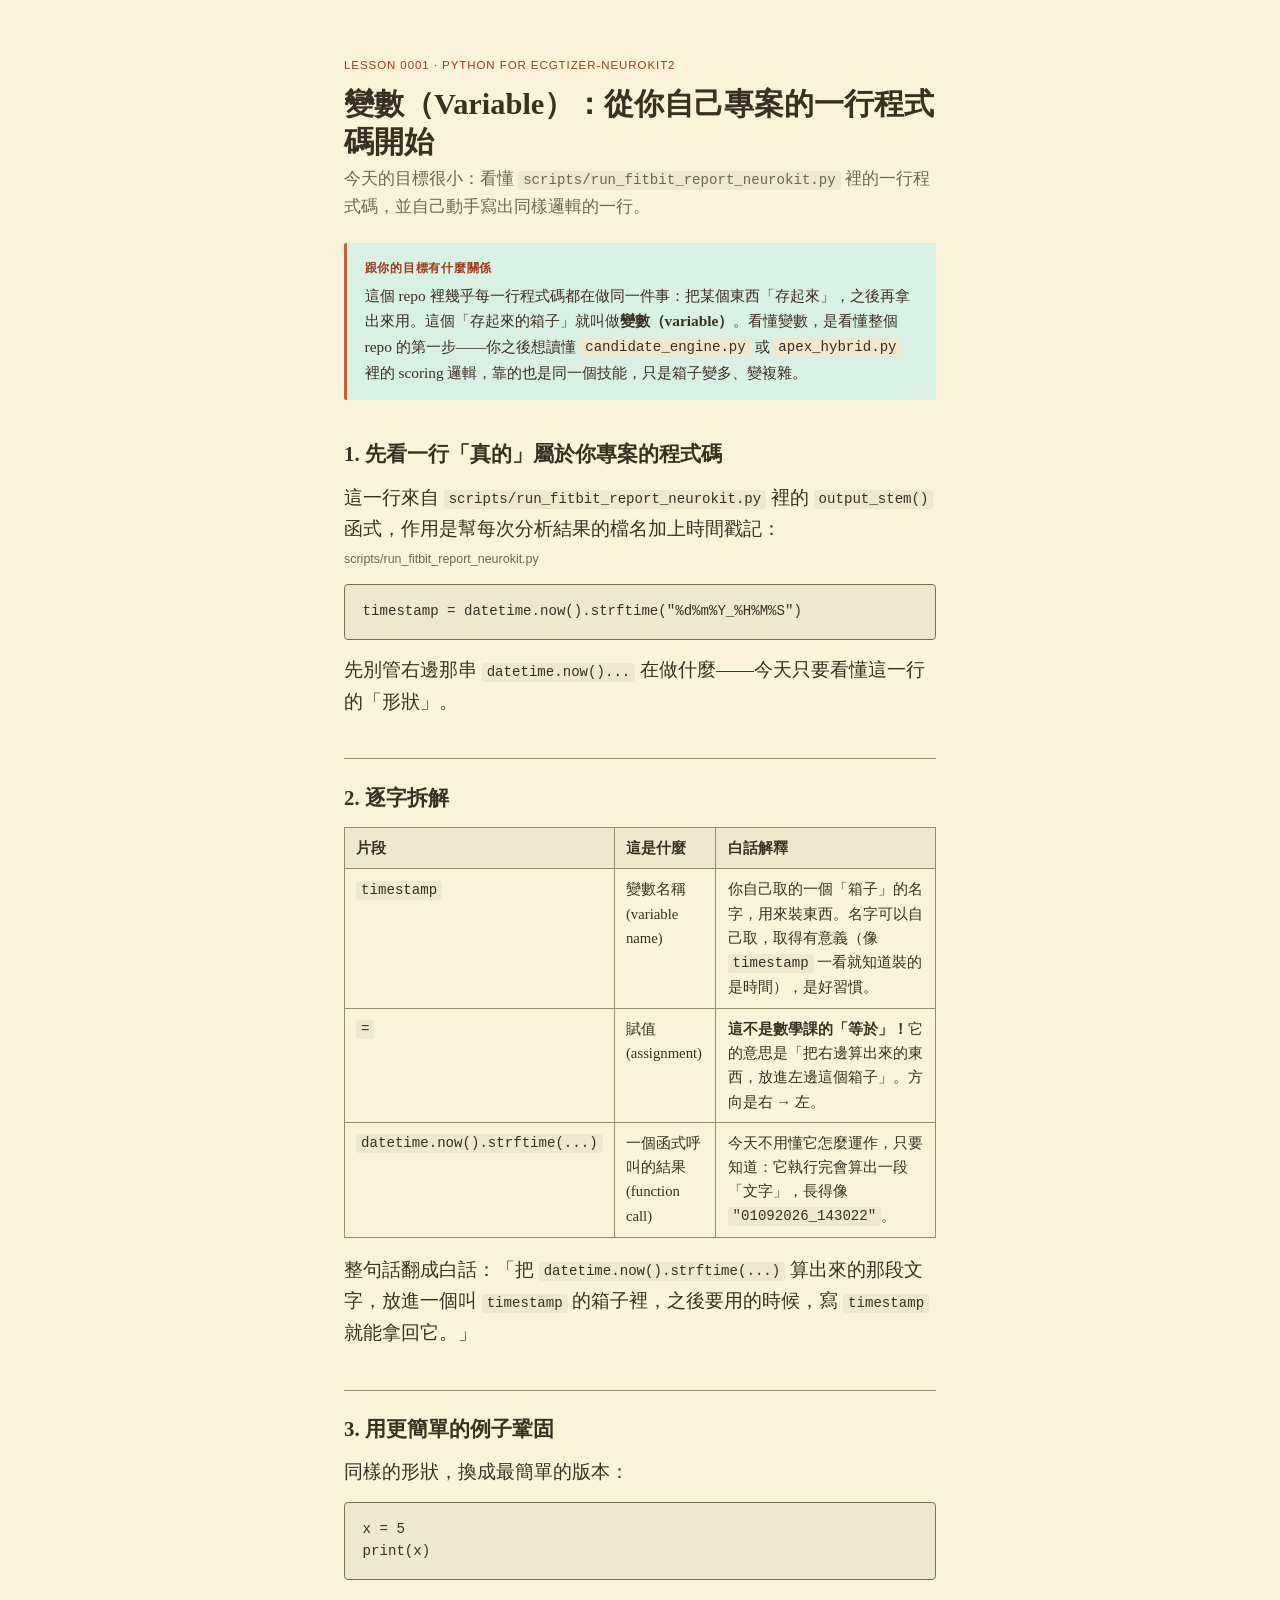
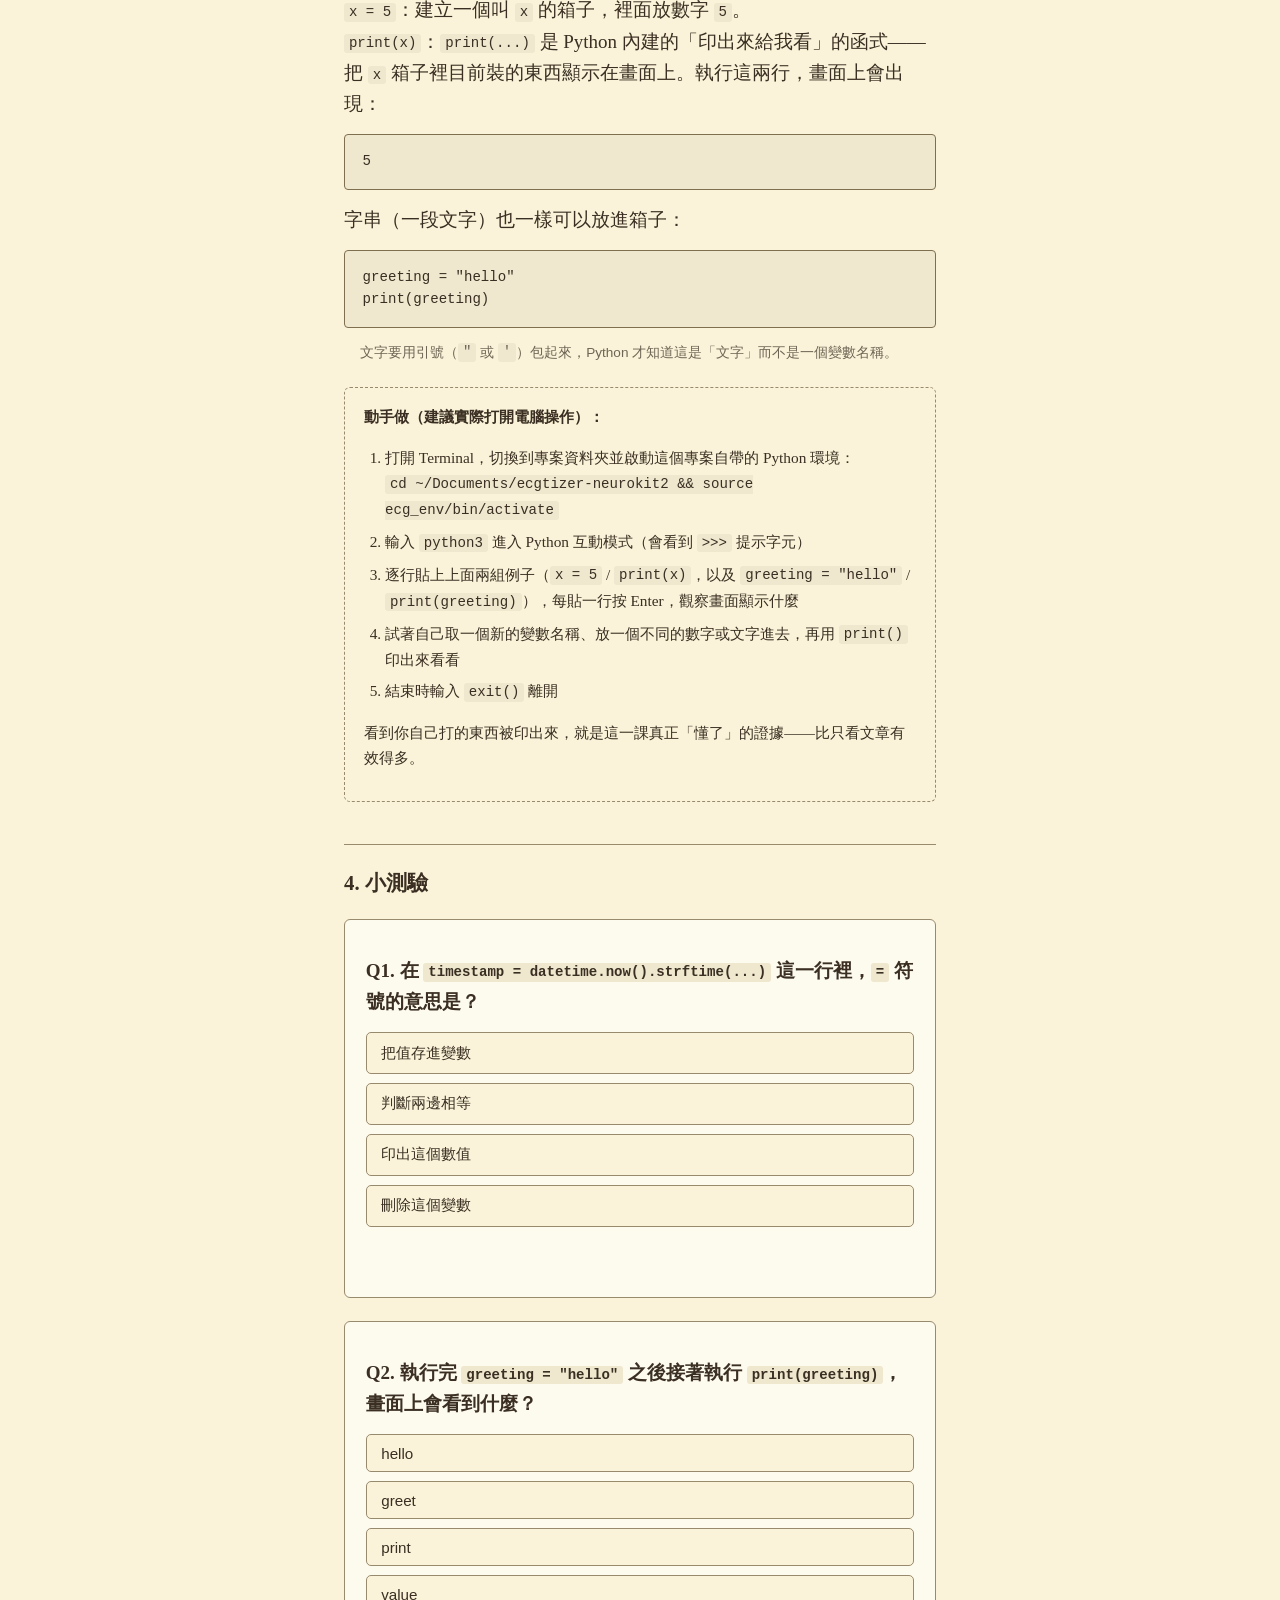
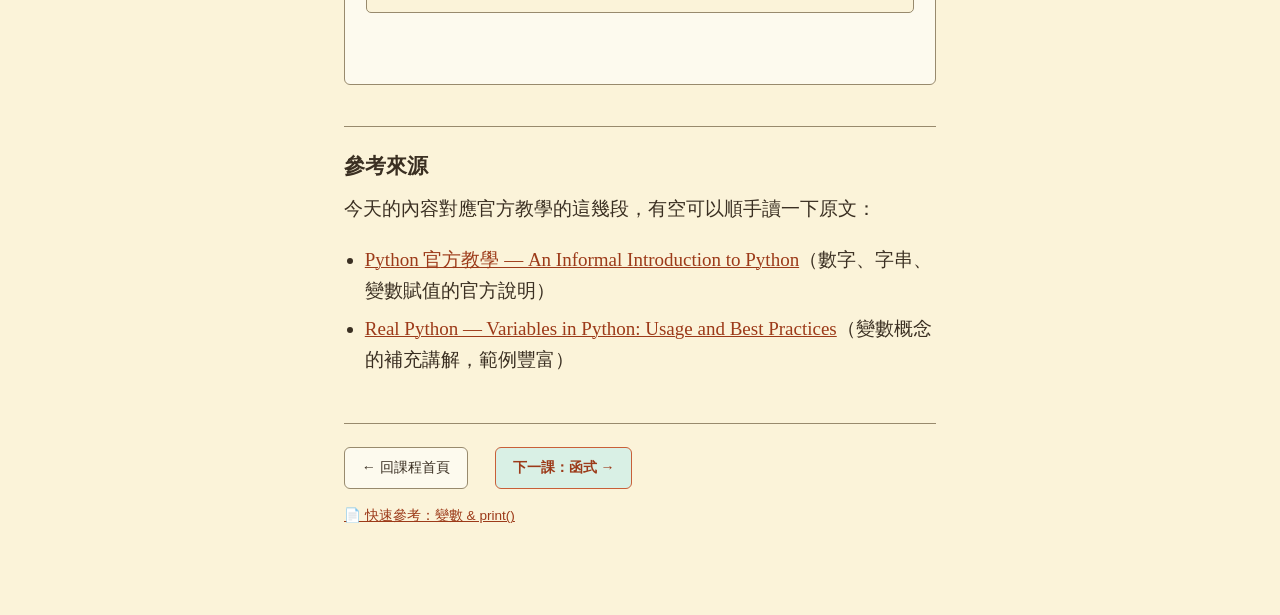
==== commit 2b7819e9: "Remove AI/teacher-tone references from lesson copy" ====
--- a/lessons/0001-variables-and-print.html
+++ b/lessons/0001-variables-and-print.html
@@ -96,8 +96,6 @@
     <p class="feedback"></p>
   </div>
 
-  <p class="line-note">（這個小測驗不會儲存紀錄——下次上課時直接跟我口頭講你答對了哪些、卡在哪裡即可，我會記進學習紀錄。）</p>
-
   <h2>參考來源</h2>
   <p>今天的內容對應官方教學的這幾段，有空可以順手讀一下原文：</p>
   <ul>
